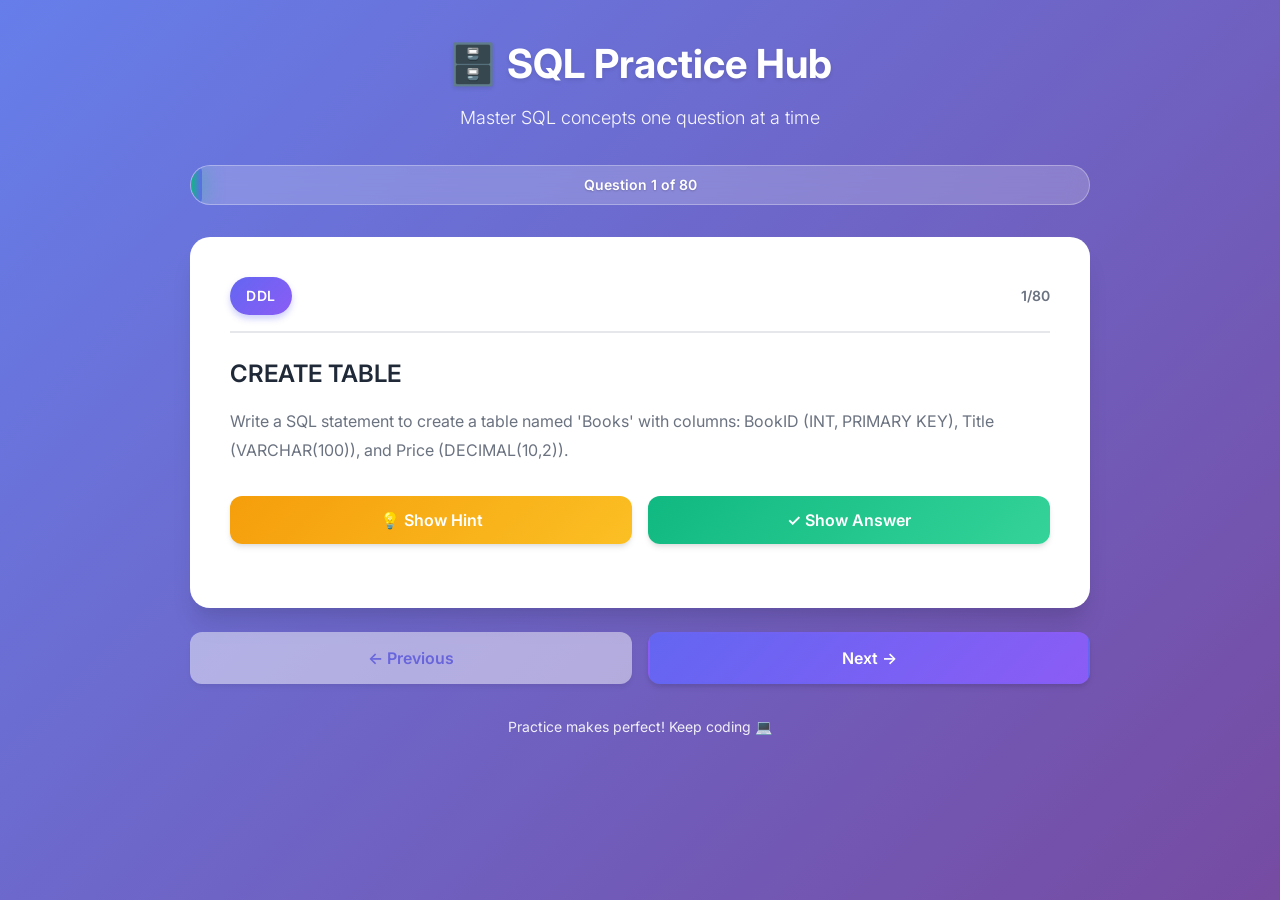
==== index.html @ 9501ec3c "Create interactive SQL practice website with 90+ questions - Add comprehensive SQL practice website " ====
<!DOCTYPE html>
<html lang="en">
<head>
    <meta charset="UTF-8">
    <meta name="viewport" content="width=device-width, initial-scale=1.0">
    <title>SQL Practice - Master Your Database Skills</title>
    <link rel="stylesheet" href="styles.css">
    <link rel="preconnect" href="https://fonts.googleapis.com">
    <link rel="preconnect" href="https://fonts.gstatic.com" crossorigin>
    <link href="https://fonts.googleapis.com/css2?family=Inter:wght@300;400;500;600;700&family=Fira+Code:wght@400;500&display=swap" rel="stylesheet">
</head>
<body>
    <div class="container">
        <header>
            <h1>🗄️ SQL Practice Hub</h1>
            <p class="subtitle">Master SQL concepts one question at a time</p>
        </header>

        <div class="progress-bar">
            <div class="progress-fill" id="progressFill"></div>
            <span class="progress-text" id="progressText">Question 1 of 90</span>
        </div>

        <main class="card">
            <div class="question-header">
                <span class="category" id="category">DDL</span>
                <span class="question-number" id="questionNumber">1/90</span>
            </div>

            <div class="question-content">
                <h2 id="questionTitle">Loading...</h2>
                <p id="questionDescription"></p>
            </div>

            <div class="button-group">
                <button class="btn btn-hint" id="hintBtn">
                    💡 Show Hint
                </button>
                <button class="btn btn-answer" id="answerBtn">
                    ✓ Show Answer
                </button>
            </div>

            <div class="hint-box hidden" id="hintBox">
                <h3>💡 Hint</h3>
                <p id="hintContent"></p>
            </div>

            <div class="answer-box hidden" id="answerBox">
                <h3>✓ Answer</h3>
                <pre><code id="answerContent"></code></pre>
            </div>
        </main>

        <nav class="navigation">
            <button class="btn btn-nav" id="prevBtn">
                ← Previous
            </button>
            <button class="btn btn-nav btn-nav-primary" id="nextBtn">
                Next →
            </button>
        </nav>

        <footer>
            <p>Practice makes perfect! Keep coding 💻</p>
        </footer>
    </div>

    <script src="questions.js"></script>
    <script src="script.js"></script>
</body>
</html>
---- styles.css ----
:root {
    --primary-color: #6366f1;
    --primary-dark: #4f46e5;
    --primary-light: #818cf8;
    --secondary-color: #8b5cf6;
    --success-color: #10b981;
    --warning-color: #f59e0b;
    --text-primary: #1f2937;
    --text-secondary: #6b7280;
    --bg-primary: #ffffff;
    --bg-secondary: #f9fafb;
    --bg-card: #ffffff;
    --border-color: #e5e7eb;
    --shadow-sm: 0 1px 2px 0 rgba(0, 0, 0, 0.05);
    --shadow-md: 0 4px 6px -1px rgba(0, 0, 0, 0.1), 0 2px 4px -1px rgba(0, 0, 0, 0.06);
    --shadow-lg: 0 10px 15px -3px rgba(0, 0, 0, 0.1), 0 4px 6px -2px rgba(0, 0, 0, 0.05);
    --shadow-xl: 0 20px 25px -5px rgba(0, 0, 0, 0.1), 0 10px 10px -5px rgba(0, 0, 0, 0.04);
}

* {
    margin: 0;
    padding: 0;
    box-sizing: border-box;
}

body {
    font-family: 'Inter', -apple-system, BlinkMacSystemFont, 'Segoe UI', Roboto, sans-serif;
    background: linear-gradient(135deg, #667eea 0%, #764ba2 100%);
    min-height: 100vh;
    padding: 2rem 1rem;
    color: var(--text-primary);
    line-height: 1.6;
}

.container {
    max-width: 900px;
    margin: 0 auto;
    animation: fadeIn 0.6s ease-in;
}

@keyframes fadeIn {
    from {
        opacity: 0;
        transform: translateY(20px);
    }
    to {
        opacity: 1;
        transform: translateY(0);
    }
}

/* Header Styles */
header {
    text-align: center;
    margin-bottom: 2rem;
    color: white;
}

header h1 {
    font-size: 2.5rem;
    font-weight: 700;
    margin-bottom: 0.5rem;
    text-shadow: 0 2px 4px rgba(0, 0, 0, 0.1);
}

.subtitle {
    font-size: 1.125rem;
    opacity: 0.95;
    font-weight: 300;
}

/* Progress Bar */
.progress-bar {
    background: rgba(255, 255, 255, 0.2);
    border-radius: 50px;
    height: 40px;
    margin-bottom: 2rem;
    overflow: hidden;
    position: relative;
    backdrop-filter: blur(10px);
    border: 1px solid rgba(255, 255, 255, 0.3);
}

.progress-fill {
    height: 100%;
    background: linear-gradient(90deg, var(--success-color), var(--primary-color));
    border-radius: 50px;
    transition: width 0.4s ease;
    box-shadow: 0 0 20px rgba(16, 185, 129, 0.5);
}

.progress-text {
    position: absolute;
    top: 50%;
    left: 50%;
    transform: translate(-50%, -50%);
    color: white;
    font-weight: 600;
    font-size: 0.875rem;
    text-shadow: 0 1px 2px rgba(0, 0, 0, 0.2);
}

/* Card Styles */
.card {
    background: var(--bg-card);
    border-radius: 20px;
    padding: 2.5rem;
    box-shadow: var(--shadow-xl);
    margin-bottom: 1.5rem;
    animation: slideUp 0.4s ease;
}

@keyframes slideUp {
    from {
        opacity: 0;
        transform: translateY(30px);
    }
    to {
        opacity: 1;
        transform: translateY(0);
    }
}

/* Question Header */
.question-header {
    display: flex;
    justify-content: space-between;
    align-items: center;
    margin-bottom: 1.5rem;
    padding-bottom: 1rem;
    border-bottom: 2px solid var(--border-color);
}

.category {
    display: inline-block;
    background: linear-gradient(135deg, var(--primary-color), var(--secondary-color));
    color: white;
    padding: 0.5rem 1rem;
    border-radius: 50px;
    font-size: 0.875rem;
    font-weight: 600;
    text-transform: uppercase;
    letter-spacing: 0.5px;
    box-shadow: 0 4px 6px rgba(99, 102, 241, 0.3);
}

.question-number {
    color: var(--text-secondary);
    font-weight: 600;
    font-size: 0.875rem;
}

/* Question Content */
.question-content {
    margin-bottom: 2rem;
}

.question-content h2 {
    font-size: 1.5rem;
    color: var(--text-primary);
    margin-bottom: 1rem;
    font-weight: 600;
    line-height: 1.4;
}

.question-content p {
    color: var(--text-secondary);
    font-size: 1rem;
    line-height: 1.8;
}

/* Button Styles */
.button-group {
    display: flex;
    gap: 1rem;
    margin-bottom: 1.5rem;
    flex-wrap: wrap;
}

.btn {
    flex: 1;
    min-width: 150px;
    padding: 0.875rem 1.5rem;
    border: none;
    border-radius: 12px;
    font-size: 1rem;
    font-weight: 600;
    cursor: pointer;
    transition: all 0.3s ease;
    font-family: 'Inter', sans-serif;
    box-shadow: var(--shadow-md);
}

.btn:hover {
    transform: translateY(-2px);
    box-shadow: var(--shadow-lg);
}

.btn:active {
    transform: translateY(0);
}

.btn-hint {
    background: linear-gradient(135deg, var(--warning-color), #fbbf24);
    color: white;
}

.btn-hint:hover {
    background: linear-gradient(135deg, #f59e0b, #fbbf24);
}

.btn-answer {
    background: linear-gradient(135deg, var(--success-color), #34d399);
    color: white;
}

.btn-answer:hover {
    background: linear-gradient(135deg, #059669, #10b981);
}

/* Hint and Answer Boxes */
.hint-box,
.answer-box {
    margin-top: 1.5rem;
    padding: 1.5rem;
    border-radius: 12px;
    animation: expandIn 0.3s ease;
}

@keyframes expandIn {
    from {
        opacity: 0;
        max-height: 0;
        transform: scaleY(0.8);
    }
    to {
        opacity: 1;
        max-height: 500px;
        transform: scaleY(1);
    }
}

.hint-box {
    background: linear-gradient(135deg, #fef3c7, #fde68a);
    border-left: 4px solid var(--warning-color);
}

.answer-box {
    background: linear-gradient(135deg, #d1fae5, #a7f3d0);
    border-left: 4px solid var(--success-color);
}

.hint-box h3,
.answer-box h3 {
    font-size: 1.125rem;
    margin-bottom: 0.75rem;
    font-weight: 600;
}

.hint-box p {
    color: #92400e;
    font-weight: 500;
}

.answer-box pre {
    background: #1f2937;
    padding: 1.25rem;
    border-radius: 8px;
    overflow-x: auto;
    margin-top: 0.75rem;
}

.answer-box code {
    font-family: 'Fira Code', 'Courier New', monospace;
    color: #a7f3d0;
    font-size: 0.925rem;
    line-height: 1.6;
    white-space: pre-wrap;
    word-break: break-word;
}

.hidden {
    display: none;
}

/* Navigation */
.navigation {
    display: flex;
    gap: 1rem;
    margin-bottom: 2rem;
}

.btn-nav {
    background: rgba(255, 255, 255, 0.95);
    color: var(--primary-color);
    border: 2px solid transparent;
}

.btn-nav:hover {
    background: white;
    border-color: var(--primary-color);
}

.btn-nav:disabled {
    opacity: 0.5;
    cursor: not-allowed;
    transform: none;
}

.btn-nav-primary {
    background: linear-gradient(135deg, var(--primary-color), var(--secondary-color));
    color: white;
}

.btn-nav-primary:hover {
    background: linear-gradient(135deg, var(--primary-dark), var(--primary-color));
    border-color: transparent;
}

/* Footer */
footer {
    text-align: center;
    color: white;
    font-size: 0.875rem;
    opacity: 0.9;
    margin-top: 2rem;
}

/* Responsive Design */
@media (max-width: 768px) {
    body {
        padding: 1rem 0.5rem;
    }

    header h1 {
        font-size: 2rem;
    }

    .card {
        padding: 1.5rem;
        border-radius: 16px;
    }

    .button-group {
        flex-direction: column;
    }

    .btn {
        min-width: 100%;
    }

    .question-content h2 {
        font-size: 1.25rem;
    }

    .navigation {
        flex-direction: column;
    }
}

@media (max-width: 480px) {
    header h1 {
        font-size: 1.75rem;
    }

    .subtitle {
        font-size: 1rem;
    }

    .card {
        padding: 1.25rem;
    }

    .question-content h2 {
        font-size: 1.125rem;
    }
}

/* Scrollbar Styling */
::-webkit-scrollbar {
    width: 10px;
    height: 10px;
}

::-webkit-scrollbar-track {
    background: var(--bg-secondary);
    border-radius: 5px;
}

::-webkit-scrollbar-thumb {
    background: linear-gradient(135deg, var(--primary-color), var(--secondary-color));
    border-radius: 5px;
}

::-webkit-scrollbar-thumb:hover {
    background: linear-gradient(135deg, var(--primary-dark), var(--primary-color));
}

/* Selection Styling */
::selection {
    background: var(--primary-color);
    color: white;
}

::-moz-selection {
    background: var(--primary-color);
    color: white;
}
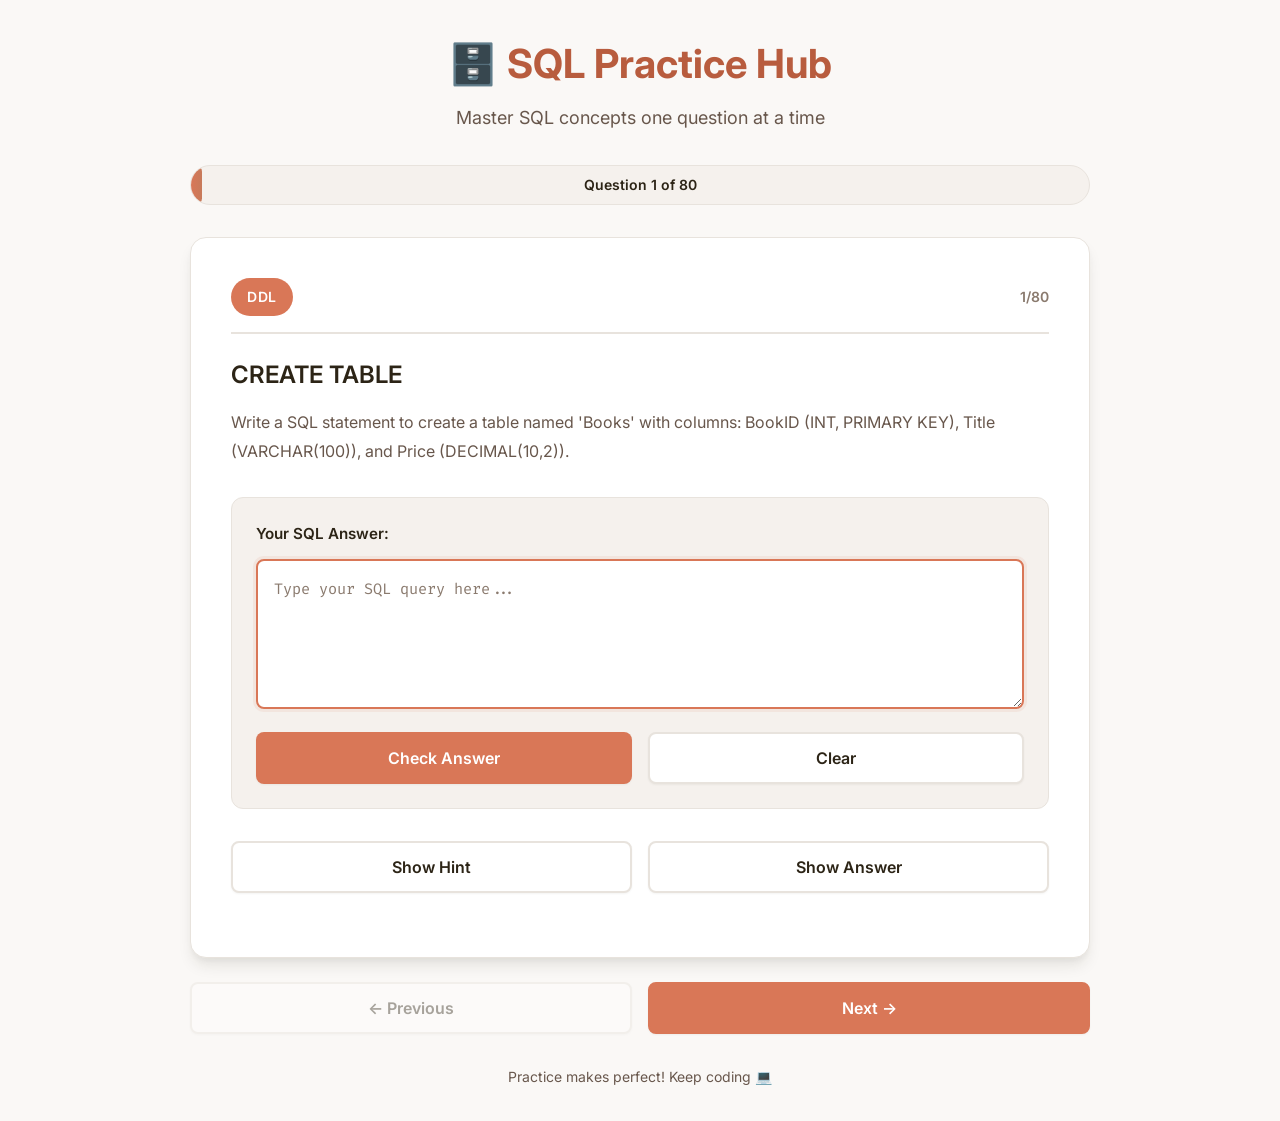
==== commit 916f32e4: "Add interactive SQL input with intelligent answer validation - Add SQL textarea input for users to t" ====
--- a/index.html
+++ b/index.html
@@ -32,22 +32,39 @@
                 <p id="questionDescription"></p>
             </div>
 
+            <div class="sql-input-section">
+                <label for="sqlInput">Your SQL Answer:</label>
+                <textarea id="sqlInput" placeholder="Type your SQL query here..." spellcheck="false"></textarea>
+                <div class="input-actions">
+                    <button class="btn btn-check" id="checkBtn">
+                        Check Answer
+                    </button>
+                    <button class="btn btn-clear" id="clearBtn">
+                        Clear
+                    </button>
+                </div>
+            </div>
+
+            <div class="feedback-box hidden" id="feedbackBox">
+                <div class="feedback-content" id="feedbackContent"></div>
+            </div>
+
             <div class="button-group">
                 <button class="btn btn-hint" id="hintBtn">
-                    💡 Show Hint
+                    Show Hint
                 </button>
                 <button class="btn btn-answer" id="answerBtn">
-                    ✓ Show Answer
+                    Show Answer
                 </button>
             </div>
 
             <div class="hint-box hidden" id="hintBox">
-                <h3>💡 Hint</h3>
+                <h3>Hint</h3>
                 <p id="hintContent"></p>
             </div>
 
             <div class="answer-box hidden" id="answerBox">
-                <h3>✓ Answer</h3>
+                <h3>Correct Answer</h3>
                 <pre><code id="answerContent"></code></pre>
             </div>
         </main>
--- a/styles.css
+++ b/styles.css
@@ -1,20 +1,26 @@
 :root {
-    --primary-color: #6366f1;
-    --primary-dark: #4f46e5;
-    --primary-light: #818cf8;
-    --secondary-color: #8b5cf6;
-    --success-color: #10b981;
-    --warning-color: #f59e0b;
-    --text-primary: #1f2937;
-    --text-secondary: #6b7280;
-    --bg-primary: #ffffff;
-    --bg-secondary: #f9fafb;
-    --bg-card: #ffffff;
-    --border-color: #e5e7eb;
-    --shadow-sm: 0 1px 2px 0 rgba(0, 0, 0, 0.05);
-    --shadow-md: 0 4px 6px -1px rgba(0, 0, 0, 0.1), 0 2px 4px -1px rgba(0, 0, 0, 0.06);
-    --shadow-lg: 0 10px 15px -3px rgba(0, 0, 0, 0.1), 0 4px 6px -2px rgba(0, 0, 0, 0.05);
-    --shadow-xl: 0 20px 25px -5px rgba(0, 0, 0, 0.1), 0 10px 10px -5px rgba(0, 0, 0, 0.04);
+    /* Claude-inspired color palette */
+    --primary-color: #D97757;
+    --primary-dark: #B85C3E;
+    --primary-light: #E69573;
+    --accent-color: #C77A5A;
+    --success-color: #6B9E78;
+    --success-light: #E8F5E9;
+    --warning-color: #E3A857;
+    --warning-light: #FFF4E6;
+    --error-color: #D16055;
+    --error-light: #FFEBEE;
+    --text-primary: #2C2416;
+    --text-secondary: #68574C;
+    --text-light: #8A7A6E;
+    --bg-primary: #FAF8F6;
+    --bg-secondary: #F5F1ED;
+    --bg-card: #FFFFFF;
+    --border-color: #E8E3DD;
+    --shadow-sm: 0 1px 2px 0 rgba(44, 36, 22, 0.05);
+    --shadow-md: 0 4px 6px -1px rgba(44, 36, 22, 0.08), 0 2px 4px -1px rgba(44, 36, 22, 0.04);
+    --shadow-lg: 0 10px 15px -3px rgba(44, 36, 22, 0.1), 0 4px 6px -2px rgba(44, 36, 22, 0.05);
+    --shadow-xl: 0 20px 25px -5px rgba(44, 36, 22, 0.12), 0 10px 10px -5px rgba(44, 36, 22, 0.06);
 }
 
 * {
@@ -25,7 +31,7 @@
 
 body {
     font-family: 'Inter', -apple-system, BlinkMacSystemFont, 'Segoe UI', Roboto, sans-serif;
-    background: linear-gradient(135deg, #667eea 0%, #764ba2 100%);
+    background-color: var(--bg-primary);
     min-height: 100vh;
     padding: 2rem 1rem;
     color: var(--text-primary);
@@ -53,40 +59,38 @@
 header {
     text-align: center;
     margin-bottom: 2rem;
-    color: white;
+    color: var(--text-primary);
 }
 
 header h1 {
     font-size: 2.5rem;
     font-weight: 700;
     margin-bottom: 0.5rem;
-    text-shadow: 0 2px 4px rgba(0, 0, 0, 0.1);
+    color: var(--primary-dark);
 }
 
 .subtitle {
     font-size: 1.125rem;
-    opacity: 0.95;
-    font-weight: 300;
+    color: var(--text-secondary);
+    font-weight: 400;
 }
 
 /* Progress Bar */
 .progress-bar {
-    background: rgba(255, 255, 255, 0.2);
+    background: var(--bg-secondary);
     border-radius: 50px;
     height: 40px;
     margin-bottom: 2rem;
     overflow: hidden;
     position: relative;
-    backdrop-filter: blur(10px);
-    border: 1px solid rgba(255, 255, 255, 0.3);
+    border: 1px solid var(--border-color);
 }
 
 .progress-fill {
     height: 100%;
-    background: linear-gradient(90deg, var(--success-color), var(--primary-color));
+    background: linear-gradient(90deg, var(--primary-color), var(--accent-color));
     border-radius: 50px;
     transition: width 0.4s ease;
-    box-shadow: 0 0 20px rgba(16, 185, 129, 0.5);
 }
 
 .progress-text {
@@ -94,19 +98,19 @@
     top: 50%;
     left: 50%;
     transform: translate(-50%, -50%);
-    color: white;
+    color: var(--text-primary);
     font-weight: 600;
     font-size: 0.875rem;
-    text-shadow: 0 1px 2px rgba(0, 0, 0, 0.2);
 }
 
 /* Card Styles */
 .card {
     background: var(--bg-card);
-    border-radius: 20px;
+    border-radius: 16px;
     padding: 2.5rem;
-    box-shadow: var(--shadow-xl);
+    box-shadow: var(--shadow-lg);
     margin-bottom: 1.5rem;
+    border: 1px solid var(--border-color);
     animation: slideUp 0.4s ease;
 }
 
@@ -133,19 +137,18 @@
 
 .category {
     display: inline-block;
-    background: linear-gradient(135deg, var(--primary-color), var(--secondary-color));
+    background: var(--primary-color);
     color: white;
     padding: 0.5rem 1rem;
-    border-radius: 50px;
+    border-radius: 20px;
     font-size: 0.875rem;
     font-weight: 600;
     text-transform: uppercase;
     letter-spacing: 0.5px;
-    box-shadow: 0 4px 6px rgba(99, 102, 241, 0.3);
 }
 
 .question-number {
-    color: var(--text-secondary);
+    color: var(--text-light);
     font-weight: 600;
     font-size: 0.875rem;
 }
@@ -167,6 +170,140 @@
     color: var(--text-secondary);
     font-size: 1rem;
     line-height: 1.8;
+}
+
+/* SQL Input Section */
+.sql-input-section {
+    margin-bottom: 2rem;
+    padding: 1.5rem;
+    background: var(--bg-secondary);
+    border-radius: 12px;
+    border: 1px solid var(--border-color);
+}
+
+.sql-input-section label {
+    display: block;
+    font-weight: 600;
+    color: var(--text-primary);
+    margin-bottom: 0.75rem;
+    font-size: 0.95rem;
+}
+
+#sqlInput {
+    width: 100%;
+    min-height: 150px;
+    padding: 1rem;
+    border: 2px solid var(--border-color);
+    border-radius: 8px;
+    font-family: 'Fira Code', 'Courier New', monospace;
+    font-size: 0.95rem;
+    line-height: 1.6;
+    resize: vertical;
+    background: var(--bg-card);
+    color: var(--text-primary);
+    transition: border-color 0.3s ease, box-shadow 0.3s ease;
+}
+
+#sqlInput:focus {
+    outline: none;
+    border-color: var(--primary-color);
+    box-shadow: 0 0 0 3px rgba(217, 119, 87, 0.1);
+}
+
+#sqlInput::placeholder {
+    color: var(--text-light);
+}
+
+.input-actions {
+    display: flex;
+    gap: 1rem;
+    margin-top: 1rem;
+}
+
+/* Feedback Box */
+.feedback-box {
+    margin-bottom: 1.5rem;
+    padding: 1.25rem;
+    border-radius: 12px;
+    animation: expandIn 0.3s ease;
+    border-width: 2px;
+    border-style: solid;
+}
+
+@keyframes expandIn {
+    from {
+        opacity: 0;
+        max-height: 0;
+        transform: scaleY(0.8);
+    }
+    to {
+        opacity: 1;
+        max-height: 500px;
+        transform: scaleY(1);
+    }
+}
+
+.feedback-box.correct {
+    background: var(--success-light);
+    border-color: var(--success-color);
+}
+
+.feedback-box.nearly-correct {
+    background: var(--warning-light);
+    border-color: var(--warning-color);
+}
+
+.feedback-box.incorrect {
+    background: var(--error-light);
+    border-color: var(--error-color);
+}
+
+.feedback-content {
+    display: flex;
+    align-items: flex-start;
+    gap: 0.75rem;
+}
+
+.feedback-icon {
+    font-size: 1.5rem;
+    line-height: 1;
+    flex-shrink: 0;
+}
+
+.feedback-message {
+    flex: 1;
+}
+
+.feedback-message h4 {
+    font-size: 1.125rem;
+    font-weight: 600;
+    margin-bottom: 0.5rem;
+}
+
+.feedback-box.correct .feedback-message h4 {
+    color: var(--success-color);
+}
+
+.feedback-box.nearly-correct .feedback-message h4 {
+    color: #D97706;
+}
+
+.feedback-box.incorrect .feedback-message h4 {
+    color: var(--error-color);
+}
+
+.feedback-message p {
+    color: var(--text-secondary);
+    font-size: 0.95rem;
+    line-height: 1.6;
+}
+
+.feedback-details {
+    margin-top: 0.75rem;
+    padding-top: 0.75rem;
+    border-top: 1px solid currentColor;
+    opacity: 0.7;
+    font-size: 0.875rem;
 }
 
 /* Button Styles */
@@ -181,41 +318,67 @@
     flex: 1;
     min-width: 150px;
     padding: 0.875rem 1.5rem;
-    border: none;
-    border-radius: 12px;
+    border: 2px solid transparent;
+    border-radius: 8px;
     font-size: 1rem;
     font-weight: 600;
     cursor: pointer;
     transition: all 0.3s ease;
     font-family: 'Inter', sans-serif;
-    box-shadow: var(--shadow-md);
+    box-shadow: var(--shadow-sm);
 }
 
 .btn:hover {
     transform: translateY(-2px);
-    box-shadow: var(--shadow-lg);
+    box-shadow: var(--shadow-md);
 }
 
 .btn:active {
     transform: translateY(0);
 }
 
+.btn-check {
+    background: var(--primary-color);
+    color: white;
+}
+
+.btn-check:hover {
+    background: var(--primary-dark);
+}
+
+.btn-clear {
+    background: var(--bg-card);
+    color: var(--text-primary);
+    border-color: var(--border-color);
+}
+
+.btn-clear:hover {
+    background: var(--bg-secondary);
+    border-color: var(--text-light);
+}
+
 .btn-hint {
-    background: linear-gradient(135deg, var(--warning-color), #fbbf24);
-    color: white;
+    background: var(--bg-card);
+    color: var(--text-primary);
+    border-color: var(--border-color);
 }
 
 .btn-hint:hover {
-    background: linear-gradient(135deg, #f59e0b, #fbbf24);
+    background: var(--warning-light);
+    border-color: var(--warning-color);
+    color: var(--text-primary);
 }
 
 .btn-answer {
-    background: linear-gradient(135deg, var(--success-color), #34d399);
-    color: white;
+    background: var(--bg-card);
+    color: var(--text-primary);
+    border-color: var(--border-color);
 }
 
 .btn-answer:hover {
-    background: linear-gradient(135deg, #059669, #10b981);
+    background: var(--bg-secondary);
+    border-color: var(--primary-color);
+    color: var(--primary-color);
 }
 
 /* Hint and Answer Boxes */
@@ -225,29 +388,17 @@
     padding: 1.5rem;
     border-radius: 12px;
     animation: expandIn 0.3s ease;
-}
-
-@keyframes expandIn {
-    from {
-        opacity: 0;
-        max-height: 0;
-        transform: scaleY(0.8);
-    }
-    to {
-        opacity: 1;
-        max-height: 500px;
-        transform: scaleY(1);
-    }
+    border: 2px solid;
 }
 
 .hint-box {
-    background: linear-gradient(135deg, #fef3c7, #fde68a);
-    border-left: 4px solid var(--warning-color);
+    background: var(--warning-light);
+    border-color: var(--warning-color);
 }
 
 .answer-box {
-    background: linear-gradient(135deg, #d1fae5, #a7f3d0);
-    border-left: 4px solid var(--success-color);
+    background: var(--bg-secondary);
+    border-color: var(--primary-color);
 }
 
 .hint-box h3,
@@ -255,15 +406,16 @@
     font-size: 1.125rem;
     margin-bottom: 0.75rem;
     font-weight: 600;
+    color: var(--text-primary);
 }
 
 .hint-box p {
-    color: #92400e;
+    color: var(--text-secondary);
     font-weight: 500;
 }
 
 .answer-box pre {
-    background: #1f2937;
+    background: var(--text-primary);
     padding: 1.25rem;
     border-radius: 8px;
     overflow-x: auto;
@@ -272,7 +424,7 @@
 
 .answer-box code {
     font-family: 'Fira Code', 'Courier New', monospace;
-    color: #a7f3d0;
+    color: #A7F3D0;
     font-size: 0.925rem;
     line-height: 1.6;
     white-space: pre-wrap;
@@ -291,38 +443,44 @@
 }
 
 .btn-nav {
-    background: rgba(255, 255, 255, 0.95);
-    color: var(--primary-color);
-    border: 2px solid transparent;
+    background: var(--bg-card);
+    color: var(--text-primary);
+    border-color: var(--border-color);
 }
 
 .btn-nav:hover {
-    background: white;
+    background: var(--bg-secondary);
     border-color: var(--primary-color);
 }
 
 .btn-nav:disabled {
-    opacity: 0.5;
+    opacity: 0.4;
     cursor: not-allowed;
     transform: none;
 }
 
+.btn-nav:disabled:hover {
+    background: var(--bg-card);
+    border-color: var(--border-color);
+    box-shadow: var(--shadow-sm);
+}
+
 .btn-nav-primary {
-    background: linear-gradient(135deg, var(--primary-color), var(--secondary-color));
+    background: var(--primary-color);
     color: white;
+    border-color: var(--primary-color);
 }
 
 .btn-nav-primary:hover {
-    background: linear-gradient(135deg, var(--primary-dark), var(--primary-color));
-    border-color: transparent;
+    background: var(--primary-dark);
+    border-color: var(--primary-dark);
 }
 
 /* Footer */
 footer {
     text-align: center;
-    color: white;
+    color: var(--text-secondary);
     font-size: 0.875rem;
-    opacity: 0.9;
     margin-top: 2rem;
 }
 
@@ -338,10 +496,11 @@
 
     .card {
         padding: 1.5rem;
-        border-radius: 16px;
-    }
-
-    .button-group {
+        border-radius: 12px;
+    }
+
+    .button-group,
+    .input-actions {
         flex-direction: column;
     }
 
@@ -355,6 +514,10 @@
 
     .navigation {
         flex-direction: column;
+    }
+
+    #sqlInput {
+        min-height: 120px;
     }
 }
 
@@ -373,6 +536,10 @@
 
     .question-content h2 {
         font-size: 1.125rem;
+    }
+
+    .sql-input-section {
+        padding: 1rem;
     }
 }
 
@@ -388,21 +555,21 @@
 }
 
 ::-webkit-scrollbar-thumb {
-    background: linear-gradient(135deg, var(--primary-color), var(--secondary-color));
+    background: var(--primary-color);
     border-radius: 5px;
 }
 
 ::-webkit-scrollbar-thumb:hover {
-    background: linear-gradient(135deg, var(--primary-dark), var(--primary-color));
+    background: var(--primary-dark);
 }
 
 /* Selection Styling */
 ::selection {
-    background: var(--primary-color);
+    background: var(--primary-light);
     color: white;
 }
 
 ::-moz-selection {
-    background: var(--primary-color);
+    background: var(--primary-light);
     color: white;
 }
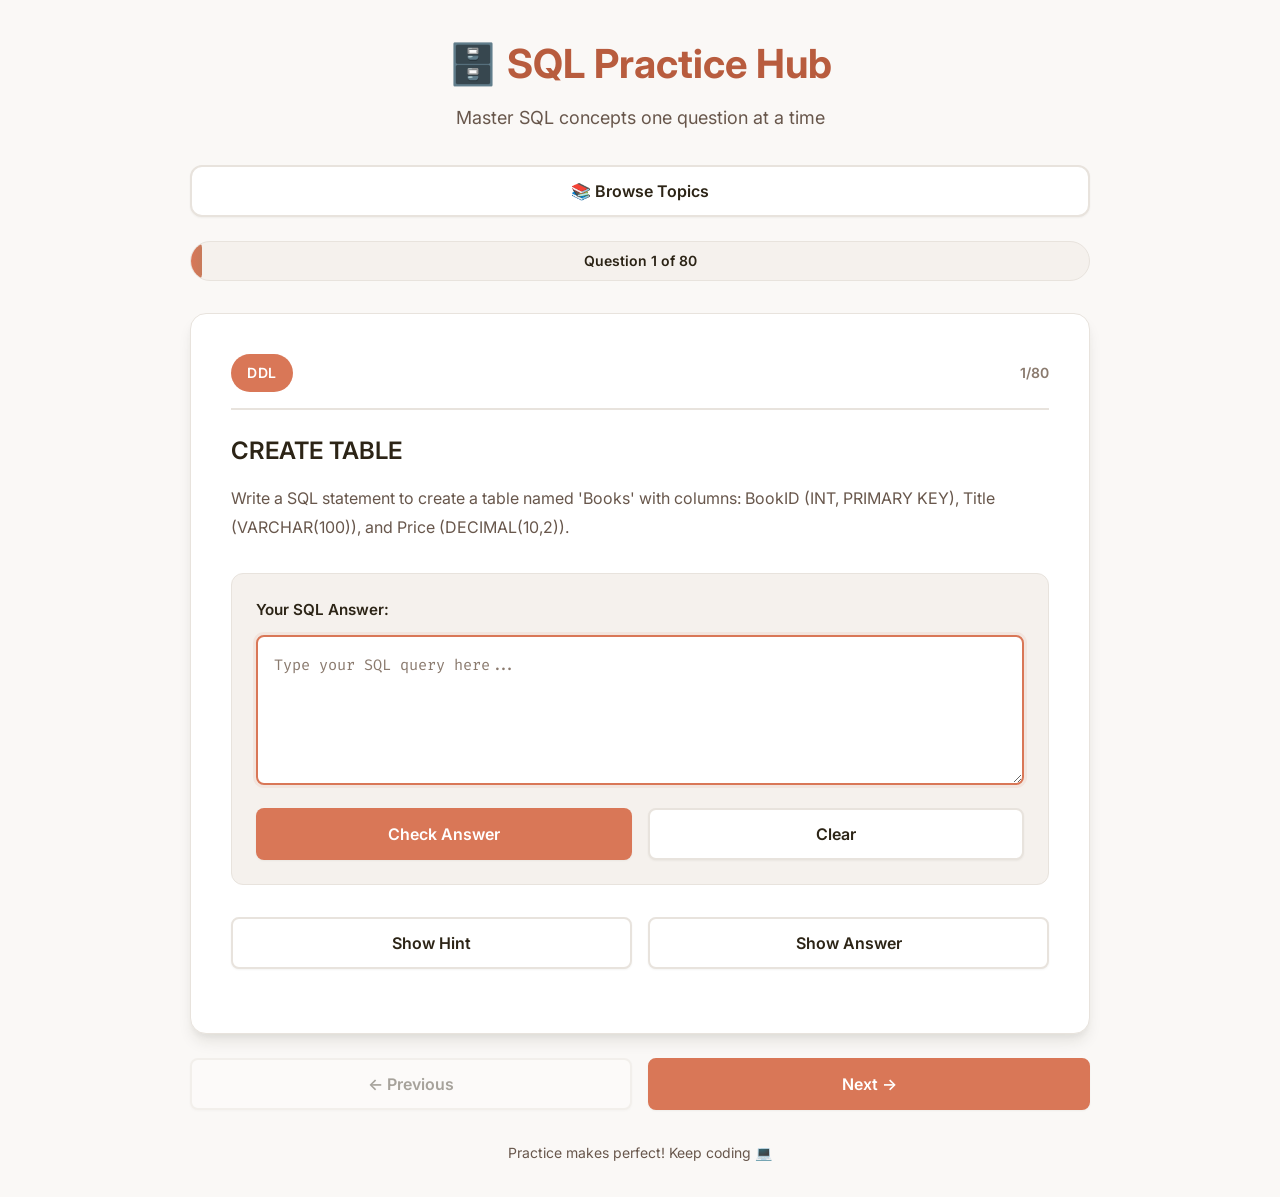
==== commit 4f8e2311: "Add topic navigation for easy jumping between SQL categories Features: - Added "Browse Topics" butto" ====
--- a/index.html
+++ b/index.html
@@ -15,6 +15,17 @@
             <h1>🗄️ SQL Practice Hub</h1>
             <p class="subtitle">Master SQL concepts one question at a time</p>
         </header>
+
+        <div class="topics-section">
+            <button class="topics-toggle" id="topicsToggle">
+                📚 Browse Topics
+            </button>
+            <div class="topics-dropdown hidden" id="topicsDropdown">
+                <div class="topics-grid" id="topicsGrid">
+                    <!-- Topics will be dynamically generated -->
+                </div>
+            </div>
+        </div>
 
         <div class="progress-bar">
             <div class="progress-fill" id="progressFill"></div>
--- a/styles.css
+++ b/styles.css
@@ -75,6 +75,101 @@
     font-weight: 400;
 }
 
+/* Topics Section */
+.topics-section {
+    margin-bottom: 1.5rem;
+    position: relative;
+}
+
+.topics-toggle {
+    width: 100%;
+    padding: 0.875rem 1.5rem;
+    background: var(--bg-card);
+    color: var(--text-primary);
+    border: 2px solid var(--border-color);
+    border-radius: 12px;
+    font-size: 1rem;
+    font-weight: 600;
+    cursor: pointer;
+    transition: all 0.3s ease;
+    font-family: 'Inter', sans-serif;
+    box-shadow: var(--shadow-sm);
+    display: flex;
+    align-items: center;
+    justify-content: center;
+    gap: 0.5rem;
+}
+
+.topics-toggle:hover {
+    background: var(--bg-secondary);
+    border-color: var(--primary-color);
+    transform: translateY(-2px);
+    box-shadow: var(--shadow-md);
+}
+
+.topics-toggle.active {
+    background: var(--primary-color);
+    color: white;
+    border-color: var(--primary-color);
+}
+
+.topics-dropdown {
+    margin-top: 1rem;
+    background: var(--bg-card);
+    border: 2px solid var(--border-color);
+    border-radius: 12px;
+    padding: 1.5rem;
+    box-shadow: var(--shadow-lg);
+    animation: slideDown 0.3s ease;
+}
+
+@keyframes slideDown {
+    from {
+        opacity: 0;
+        transform: translateY(-10px);
+    }
+    to {
+        opacity: 1;
+        transform: translateY(0);
+    }
+}
+
+.topics-grid {
+    display: grid;
+    grid-template-columns: repeat(auto-fill, minmax(200px, 1fr));
+    gap: 0.75rem;
+}
+
+.topic-item {
+    padding: 0.75rem 1rem;
+    background: var(--bg-secondary);
+    border: 2px solid var(--border-color);
+    border-radius: 8px;
+    cursor: pointer;
+    transition: all 0.3s ease;
+    text-align: center;
+    font-weight: 500;
+    color: var(--text-primary);
+}
+
+.topic-item:hover {
+    background: var(--primary-light);
+    border-color: var(--primary-color);
+    color: white;
+    transform: translateY(-2px);
+    box-shadow: var(--shadow-md);
+}
+
+.topic-item .topic-name {
+    font-weight: 600;
+    margin-bottom: 0.25rem;
+}
+
+.topic-item .topic-count {
+    font-size: 0.875rem;
+    opacity: 0.8;
+}
+
 /* Progress Bar */
 .progress-bar {
     background: var(--bg-secondary);
@@ -519,6 +614,10 @@
     #sqlInput {
         min-height: 120px;
     }
+
+    .topics-grid {
+        grid-template-columns: repeat(auto-fill, minmax(150px, 1fr));
+    }
 }
 
 @media (max-width: 480px) {
@@ -540,6 +639,10 @@
 
     .sql-input-section {
         padding: 1rem;
+    }
+
+    .topics-grid {
+        grid-template-columns: 1fr;
     }
 }
 
